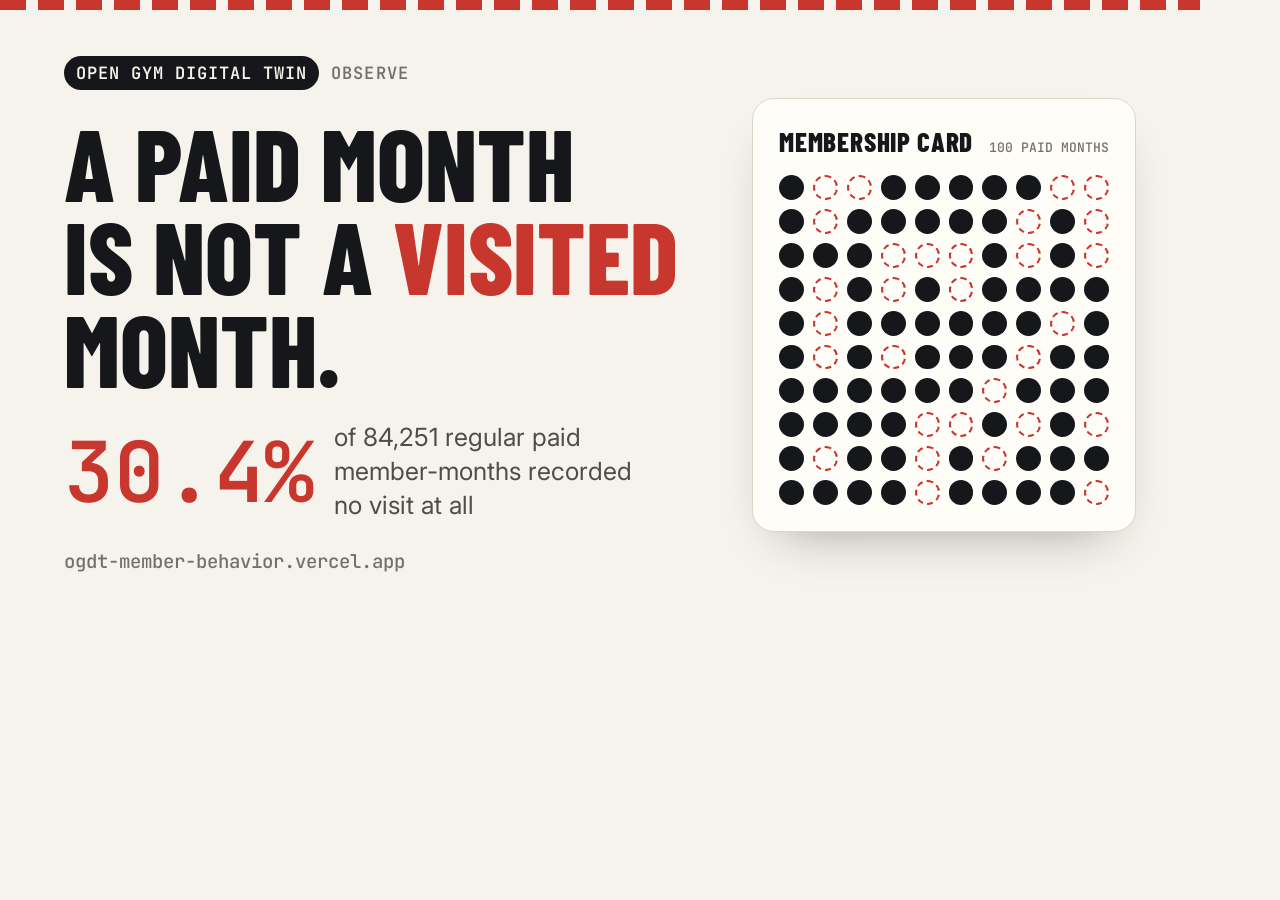
==== site/og.html @ 873f309b "English documentation, roadmap notebooks, social card and aggregate downloads Why each change: - rep" ====
<!doctype html>
<html lang="en">
<head>
<meta charset="utf-8">
<meta name="robots" content="noindex">
<title>OGDT Member Behavior · social card</title>
<!-- Source for assets/og.png (1200×630). Render: python scripts/render_og.py -->
<link href="https://fonts.googleapis.com/css2?family=Barlow+Condensed:wght@700;800&family=Inter:wght@500;600&family=JetBrains+Mono:wght@500;600&display=swap" rel="stylesheet">
<style>
  * { box-sizing: border-box; margin: 0; }
  html, body { width: 1200px; height: 630px; overflow: hidden; }
  body { background: #f6f3ec; color: #16171a; font-family: Inter, sans-serif; display: grid; grid-template-columns: 640px 1fr; gap: 48px; padding: 56px 64px; position: relative; }
  body::before { content: ""; position: absolute; inset: 0 0 auto 0; height: 10px; background: repeating-linear-gradient(90deg, #c8372d 0 26px, transparent 26px 38px); }
  .left { display: flex; flex-direction: column; justify-content: space-between; }
  .kicker { display: flex; gap: 12px; align-items: center; font: 600 17px "JetBrains Mono", monospace; text-transform: uppercase; letter-spacing: .06em; color: #74716a; }
  .pill { background: #16171a; color: #f6f3ec; padding: 6px 12px; border-radius: 999px; }
  h1 { font: 800 100px/0.93 "Barlow Condensed", sans-serif; text-transform: uppercase; margin-top: 26px; }
  h1 em { font-style: normal; color: #c8372d; }
  .stat { display: flex; align-items: center; gap: 20px; }
  .stat b { font: 600 84px/1 "JetBrains Mono", monospace; color: #c8372d; }
  .stat span { font-size: 25px; line-height: 1.35; color: #4f4d48; }
  .foot { font: 500 19px "JetBrains Mono", monospace; color: #74716a; }
  .card { align-self: center; background: #fffdf8; border: 1px solid #ddd7ca; border-radius: 22px; padding: 26px; box-shadow: 0 24px 50px -30px rgba(22, 23, 26, .45); }
  .card-head { display: flex; justify-content: space-between; align-items: baseline; margin-bottom: 18px; }
  .card-head b { font: 800 27px "Barlow Condensed", sans-serif; text-transform: uppercase; letter-spacing: .03em; }
  .card-head span { font: 500 13px "JetBrains Mono", monospace; color: #74716a; text-transform: uppercase; }
  .grid { display: grid; grid-template-columns: repeat(10, 1fr); gap: 9px; }
  .grid i { aspect-ratio: 1; border-radius: 50%; background: #16171a; }
  .grid i.e { background: transparent; border: 2.5px dashed #c8372d; }
</style>
</head>
<body>
  <div class="left">
    <div>
      <p class="kicker"><span class="pill">Open Gym Digital Twin</span>Observe</p>
      <h1>A paid month<br>is not a <em>visited</em><br>month.</h1>
    </div>
    <div class="stat"><b>30.4%</b><span>of 84,251 regular paid<br>member-months recorded<br>no visit at all</span></div>
    <p class="foot">ogdt-member-behavior.vercel.app</p>
  </div>
  <div class="card">
    <div class="card-head"><b>Membership card</b><span>100 paid months</span></div>
    <div class="grid" id="grid"></div>
  </div>
<script>
  // Same seeded layout as the site's membership card (assets/app.js).
  var order = [], seed = 20061, empty = {};
  for (var i = 0; i < 100; i++) order.push(i);
  for (var s = 99; s > 0; s--) { seed = (seed * 1103515245 + 12345) % 2147483648; var r = seed % (s + 1), t = order[s]; order[s] = order[r]; order[r] = t; }
  order.slice(0, 30).forEach(function (p) { empty[p] = true; });
  var g = document.getElementById('grid');
  for (var j = 0; j < 100; j++) { var c = document.createElement('i'); if (empty[j]) c.className = 'e'; g.appendChild(c); }
</script>
</body>
</html>
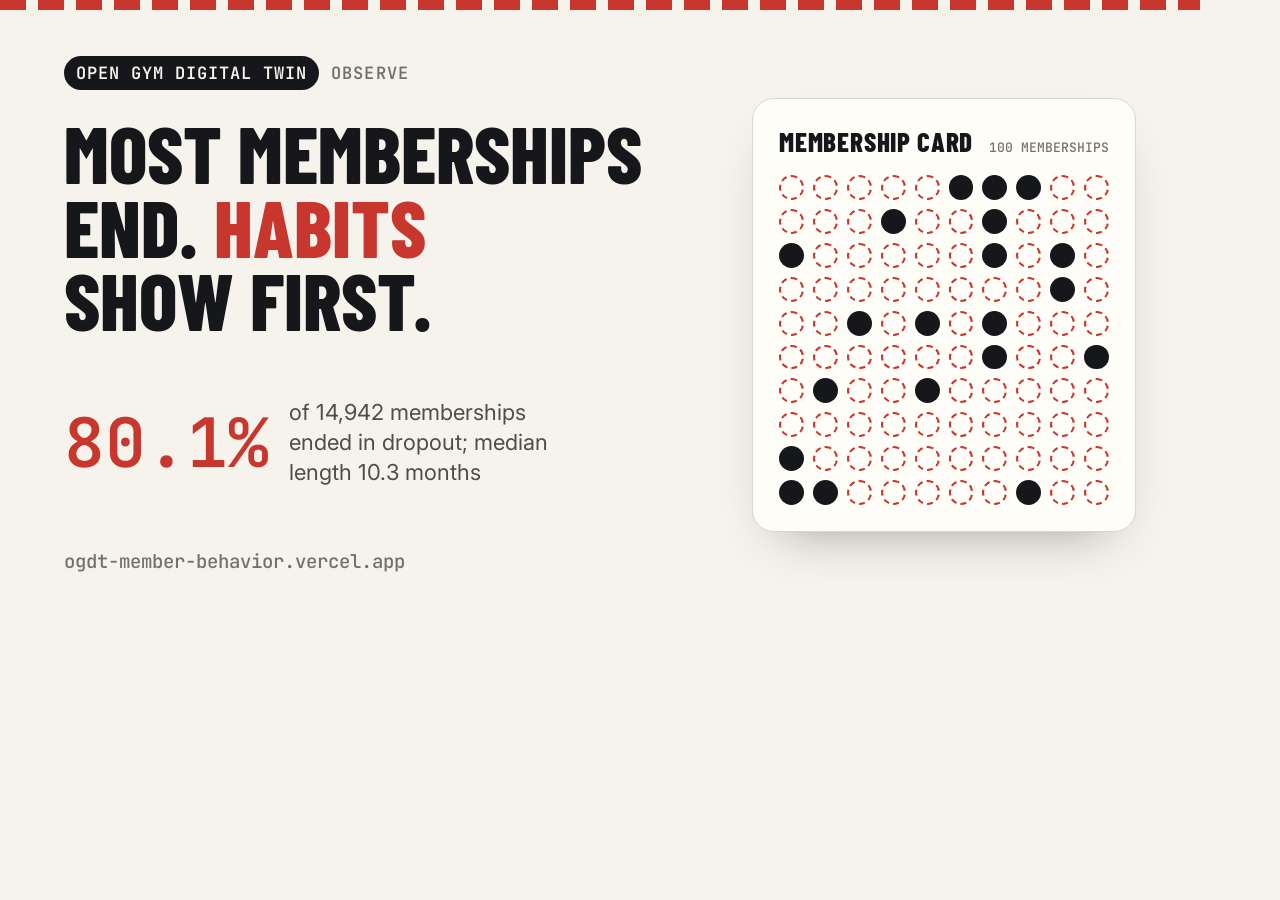
==== commit 918c6b56: "Rebuild on open data: Lisbon membership survival and Carrera weekly persistence" ====
--- a/site/og.html
+++ b/site/og.html
@@ -14,11 +14,11 @@
   .left { display: flex; flex-direction: column; justify-content: space-between; }
   .kicker { display: flex; gap: 12px; align-items: center; font: 600 17px "JetBrains Mono", monospace; text-transform: uppercase; letter-spacing: .06em; color: #74716a; }
   .pill { background: #16171a; color: #f6f3ec; padding: 6px 12px; border-radius: 999px; }
-  h1 { font: 800 100px/0.93 "Barlow Condensed", sans-serif; text-transform: uppercase; margin-top: 26px; }
+  h1 { font: 800 80px/0.92 "Barlow Condensed", sans-serif; text-transform: uppercase; margin-top: 26px; }
   h1 em { font-style: normal; color: #c8372d; }
   .stat { display: flex; align-items: center; gap: 20px; }
-  .stat b { font: 600 84px/1 "JetBrains Mono", monospace; color: #c8372d; }
-  .stat span { font-size: 25px; line-height: 1.35; color: #4f4d48; }
+  .stat b { font: 600 68px/1 "JetBrains Mono", monospace; color: #c8372d; }
+  .stat span { font-size: 22px; line-height: 1.35; color: #4f4d48; }
   .foot { font: 500 19px "JetBrains Mono", monospace; color: #74716a; }
   .card { align-self: center; background: #fffdf8; border: 1px solid #ddd7ca; border-radius: 22px; padding: 26px; box-shadow: 0 24px 50px -30px rgba(22, 23, 26, .45); }
   .card-head { display: flex; justify-content: space-between; align-items: baseline; margin-bottom: 18px; }
@@ -33,13 +33,13 @@
   <div class="left">
     <div>
       <p class="kicker"><span class="pill">Open Gym Digital Twin</span>Observe</p>
-      <h1>A paid month<br>is not a <em>visited</em><br>month.</h1>
+      <h1>Most memberships<br>end. <em>Habits</em><br>show first.</h1>
     </div>
-    <div class="stat"><b>30.4%</b><span>of 84,251 regular paid<br>member-months recorded<br>no visit at all</span></div>
+    <div class="stat"><b>80.1%</b><span>of 14,942 memberships<br>ended in dropout; median<br>length 10.3 months</span></div>
     <p class="foot">ogdt-member-behavior.vercel.app</p>
   </div>
   <div class="card">
-    <div class="card-head"><b>Membership card</b><span>100 paid months</span></div>
+    <div class="card-head"><b>Membership card</b><span>100 memberships</span></div>
     <div class="grid" id="grid"></div>
   </div>
 <script>
@@ -47,7 +47,7 @@
   var order = [], seed = 20061, empty = {};
   for (var i = 0; i < 100; i++) order.push(i);
   for (var s = 99; s > 0; s--) { seed = (seed * 1103515245 + 12345) % 2147483648; var r = seed % (s + 1), t = order[s]; order[s] = order[r]; order[r] = t; }
-  order.slice(0, 30).forEach(function (p) { empty[p] = true; });
+  order.slice(0, 80).forEach(function (p) { empty[p] = true; });
   var g = document.getElementById('grid');
   for (var j = 0; j < 100; j++) { var c = document.createElement('i'); if (empty[j]) c.className = 'e'; g.appendChild(c); }
 </script>
